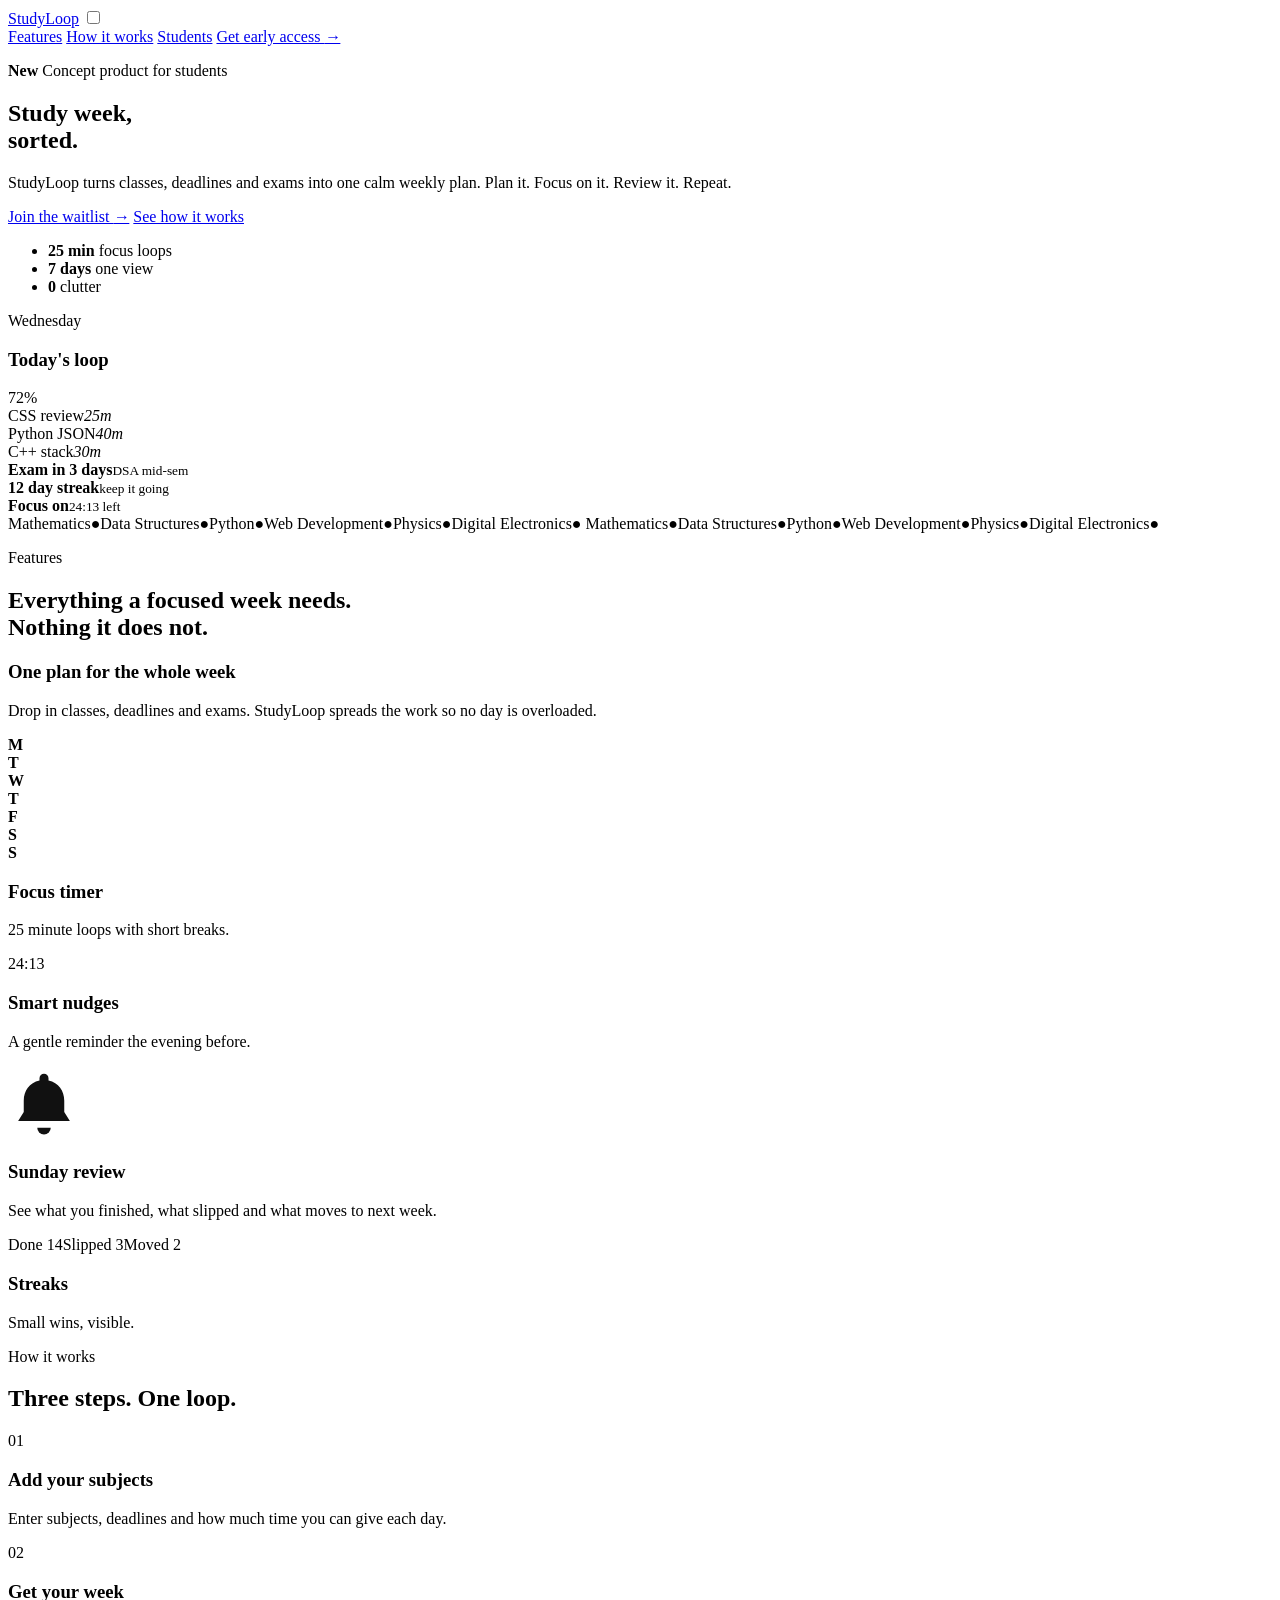
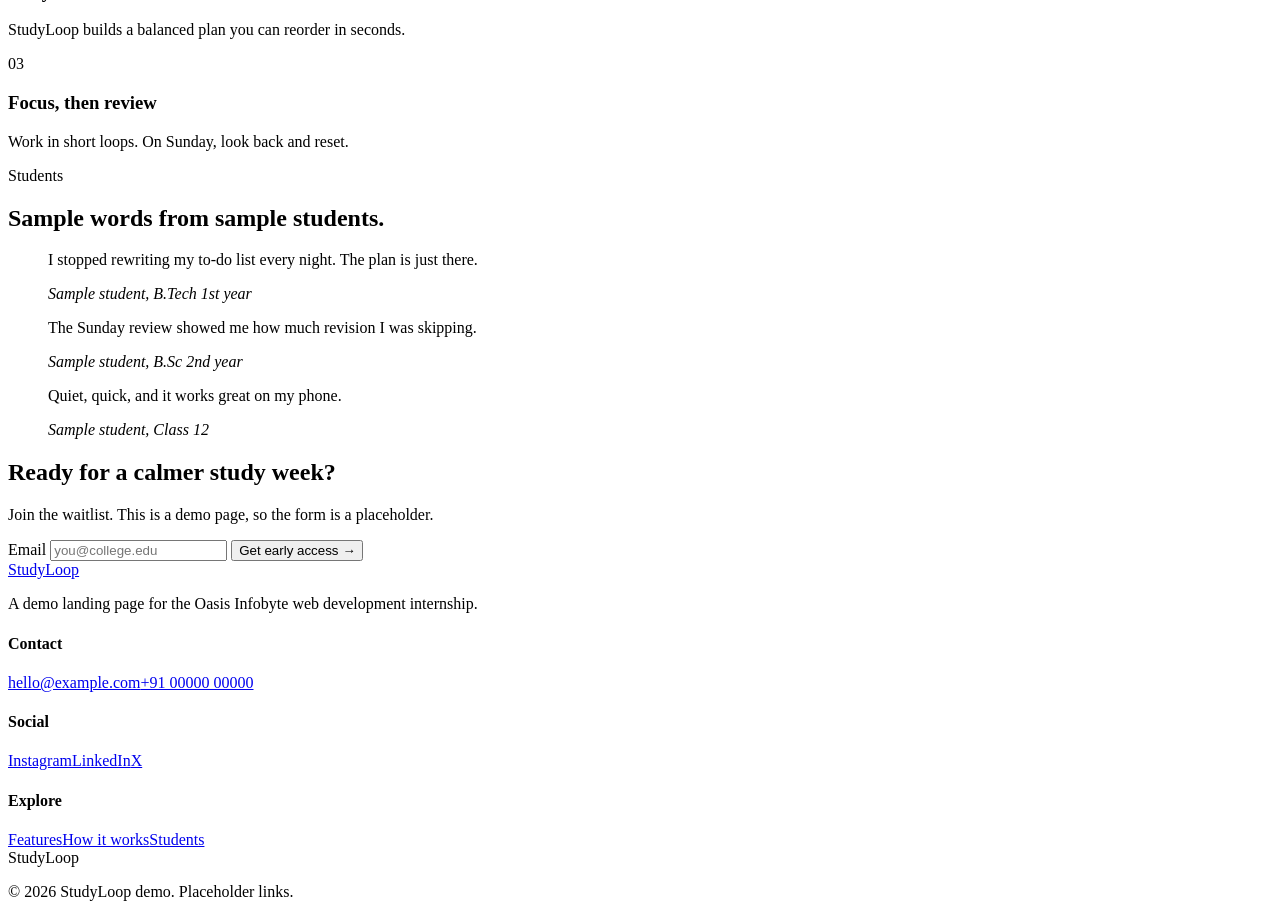
==== WebDev-L1-LandingPage/index.html @ babb8143 "Rename 1-index.html to index.html" ====
<!DOCTYPE html>
<html lang="en">
<head>
<meta charset="UTF-8">
<meta name="viewport" content="width=device-width, initial-scale=1">
<title>StudyLoop - Study week, sorted.</title>
<meta name="description" content="StudyLoop is a weekly study planner concept for students: plan, focus and review in one loop. Demo landing page built with HTML and CSS only.">
<link rel="icon" href="data:image/svg+xml,<svg xmlns='http://www.w3.org/2000/svg' viewBox='0 0 100 100'><rect width='100' height='100' rx='28' fill='%23111'/><circle cx='50' cy='50' r='24' fill='none' stroke='%23c6ff3d' stroke-width='12'/></svg>">
<link rel="preconnect" href="https://fonts.googleapis.com">
<link rel="preconnect" href="https://fonts.gstatic.com" crossorigin>
<link href="https://fonts.googleapis.com/css2?family=Bricolage+Grotesque:opsz,wght@12..96,500;12..96,700;12..96,800&family=Inter:wght@400;500;600&display=swap" rel="stylesheet">
<link rel="stylesheet" href="style.css">
</head>
<body>

<header class="nav">
  <a class="brand" href="#top"><span class="ring"></span>StudyLoop</a>
  <input type="checkbox" id="menu" class="menu-toggle" aria-label="Toggle menu">
  <label for="menu" class="burger" aria-hidden="true"><span></span><span></span></label>
  <nav class="links">
    <a href="#features">Features</a>
    <a href="#how">How it works</a>
    <a href="#voices">Students</a>
    <a class="pill-btn" href="#cta">Get early access <i>&rarr;</i></a>
  </nav>
</header>

<main id="top">
  <!-- HERO -->
  <section class="hero">
    <div class="aurora" aria-hidden="true"><span></span><span></span><span></span></div>
    <div class="hero-copy">
      <p class="eyebrow"><b>New</b> Concept product for students</p>
      <h1>Study week,<br><span class="mark">sorted.</span></h1>
      <p class="lead">StudyLoop turns classes, deadlines and exams into one calm weekly plan. Plan it. Focus on it. Review it. Repeat.</p>
      <div class="cta-row">
        <a class="btn btn-lime" href="#cta">Join the waitlist <i>&rarr;</i></a>
        <a class="btn btn-line" href="#how">See how it works</a>
      </div>
      <ul class="trust">
        <li><b>25 min</b> focus loops</li>
        <li><b>7 days</b> one view</li>
        <li><b>0</b> clutter</li>
      </ul>
    </div>

    <div class="stage" aria-hidden="true">
      <div class="phone">
        <div class="screen">
          <div class="notch"></div>
          <p class="s-day">Wednesday</p>
          <h3 class="s-title">Today's loop</h3>
          <div class="s-ring"><span>72%</span></div>
          <div class="s-task t1"><i></i>CSS review<em>25m</em></div>
          <div class="s-task t2"><i></i>Python JSON<em>40m</em></div>
          <div class="s-task t3"><i></i>C++ stack<em>30m</em></div>
        </div>
      </div>
      <div class="float f1"><b>Exam in 3 days</b><small>DSA mid-sem</small></div>
      <div class="float f2"><b>12 day streak</b><small>keep it going</small></div>
      <div class="float f3"><b>Focus on</b><small>24:13 left</small></div>
    </div>
  </section>

  <!-- MARQUEE -->
  <section class="marquee" aria-label="Subjects students plan">
    <div class="track">
      <span>Mathematics</span><span>&#9679;</span><span>Data Structures</span><span>&#9679;</span><span>Python</span><span>&#9679;</span><span>Web Development</span><span>&#9679;</span><span>Physics</span><span>&#9679;</span><span>Digital Electronics</span><span>&#9679;</span>
      <span>Mathematics</span><span>&#9679;</span><span>Data Structures</span><span>&#9679;</span><span>Python</span><span>&#9679;</span><span>Web Development</span><span>&#9679;</span><span>Physics</span><span>&#9679;</span><span>Digital Electronics</span><span>&#9679;</span>
    </div>
  </section>

  <!-- FEATURES -->
  <section id="features" class="section">
    <p class="kicker">Features</p>
    <h2 class="h2">Everything a focused week needs.<br><span class="soft">Nothing it does not.</span></h2>

    <div class="bento">
      <article class="cell c-plan reveal">
        <h3>One plan for the whole week</h3>
        <p>Drop in classes, deadlines and exams. StudyLoop spreads the work so no day is overloaded.</p>
        <div class="week" aria-hidden="true">
          <div><b>M</b><i style="--h:70%"></i></div><div><b>T</b><i style="--h:45%"></i></div><div><b>W</b><i style="--h:90%"></i></div><div><b>T</b><i style="--h:55%"></i></div><div><b>F</b><i style="--h:35%"></i></div><div><b>S</b><i style="--h:60%"></i></div><div><b>S</b><i style="--h:20%"></i></div>
        </div>
      </article>
      <article class="cell c-focus reveal">
        <h3>Focus timer</h3>
        <p>25 minute loops with short breaks.</p>
        <div class="dial" aria-hidden="true"><span>24:13</span></div>
      </article>
      <article class="cell c-remind reveal">
        <h3>Smart nudges</h3>
        <p>A gentle reminder the evening before.</p>
        <svg class="bell" viewBox="0 0 64 64" width="72" height="72" aria-hidden="true"><path d="M32 6a4 4 0 0 1 4 4v2c9 2 14 9 14 18v10l5 8H9l5-8V30c0-9 5-16 14-18v-2a4 4 0 0 1 4-4z" fill="#111"/><path d="M26 54a6 6 0 0 0 12 0z" fill="#111"/></svg>
      </article>
      <article class="cell c-review reveal">
        <h3>Sunday review</h3>
        <p>See what you finished, what slipped and what moves to next week.</p>
        <div class="checks" aria-hidden="true"><span class="ok">Done 14</span><span class="no">Slipped 3</span><span class="mv">Moved 2</span></div>
      </article>
      <article class="cell c-streak reveal">
        <h3>Streaks</h3>
        <p>Small wins, visible.</p>
        <div class="dots" aria-hidden="true"><i class="on"></i><i class="on"></i><i class="on"></i><i class="on"></i><i class="on"></i><i></i><i></i></div>
      </article>
    </div>
  </section>

  <!-- HOW -->
  <section id="how" class="section how">
    <p class="kicker">How it works</p>
    <h2 class="h2">Three steps. One loop.</h2>
    <div class="stack">
      <article class="step s1"><span class="num">01</span><div><h3>Add your subjects</h3><p>Enter subjects, deadlines and how much time you can give each day.</p></div></article>
      <article class="step s2"><span class="num">02</span><div><h3>Get your week</h3><p>StudyLoop builds a balanced plan you can reorder in seconds.</p></div></article>
      <article class="step s3"><span class="num">03</span><div><h3>Focus, then review</h3><p>Work in short loops. On Sunday, look back and reset.</p></div></article>
    </div>
  </section>

  <!-- VOICES -->
  <section id="voices" class="section">
    <p class="kicker">Students</p>
    <h2 class="h2">Sample words from sample students.</h2>
    <div class="voices">
      <blockquote class="q q1"><p>I stopped rewriting my to-do list every night. The plan is just there.</p><cite>Sample student, B.Tech 1st year</cite></blockquote>
      <blockquote class="q q2"><p>The Sunday review showed me how much revision I was skipping.</p><cite>Sample student, B.Sc 2nd year</cite></blockquote>
      <blockquote class="q q3"><p>Quiet, quick, and it works great on my phone.</p><cite>Sample student, Class 12</cite></blockquote>
    </div>
  </section>

  <!-- CTA -->
  <section id="cta" class="cta">
    <div class="cta-inner">
      <h2>Ready for a calmer study week?</h2>
      <p>Join the waitlist. This is a demo page, so the form is a placeholder.</p>
      <form class="join" action="mailto:hello@example.com" method="post" enctype="text/plain">
        <label class="sr" for="em">Email</label>
        <input id="em" type="email" name="email" placeholder="you@college.edu">
        <button class="btn btn-lime" type="submit">Get early access <i>&rarr;</i></button>
      </form>
    </div>
  </section>
</main>

<footer class="footer">
  <div class="foot-grid">
    <div class="foot-brand"><a class="brand" href="#top"><span class="ring"></span>StudyLoop</a><p>A demo landing page for the Oasis Infobyte web development internship.</p></div>
    <div><h4>Contact</h4><a href="mailto:hello@example.com">hello@example.com</a><a href="tel:+910000000000">+91 00000 00000</a></div>
    <div><h4>Social</h4><a href="#">Instagram</a><a href="#">LinkedIn</a><a href="#">X</a></div>
    <div><h4>Explore</h4><a href="#features">Features</a><a href="#how">How it works</a><a href="#voices">Students</a></div>
  </div>
  <div class="wordmark" aria-hidden="true">StudyLoop</div>
  <p class="copy">&copy; 2026 StudyLoop demo. Placeholder links.</p>
</footer>
</body>
</html>
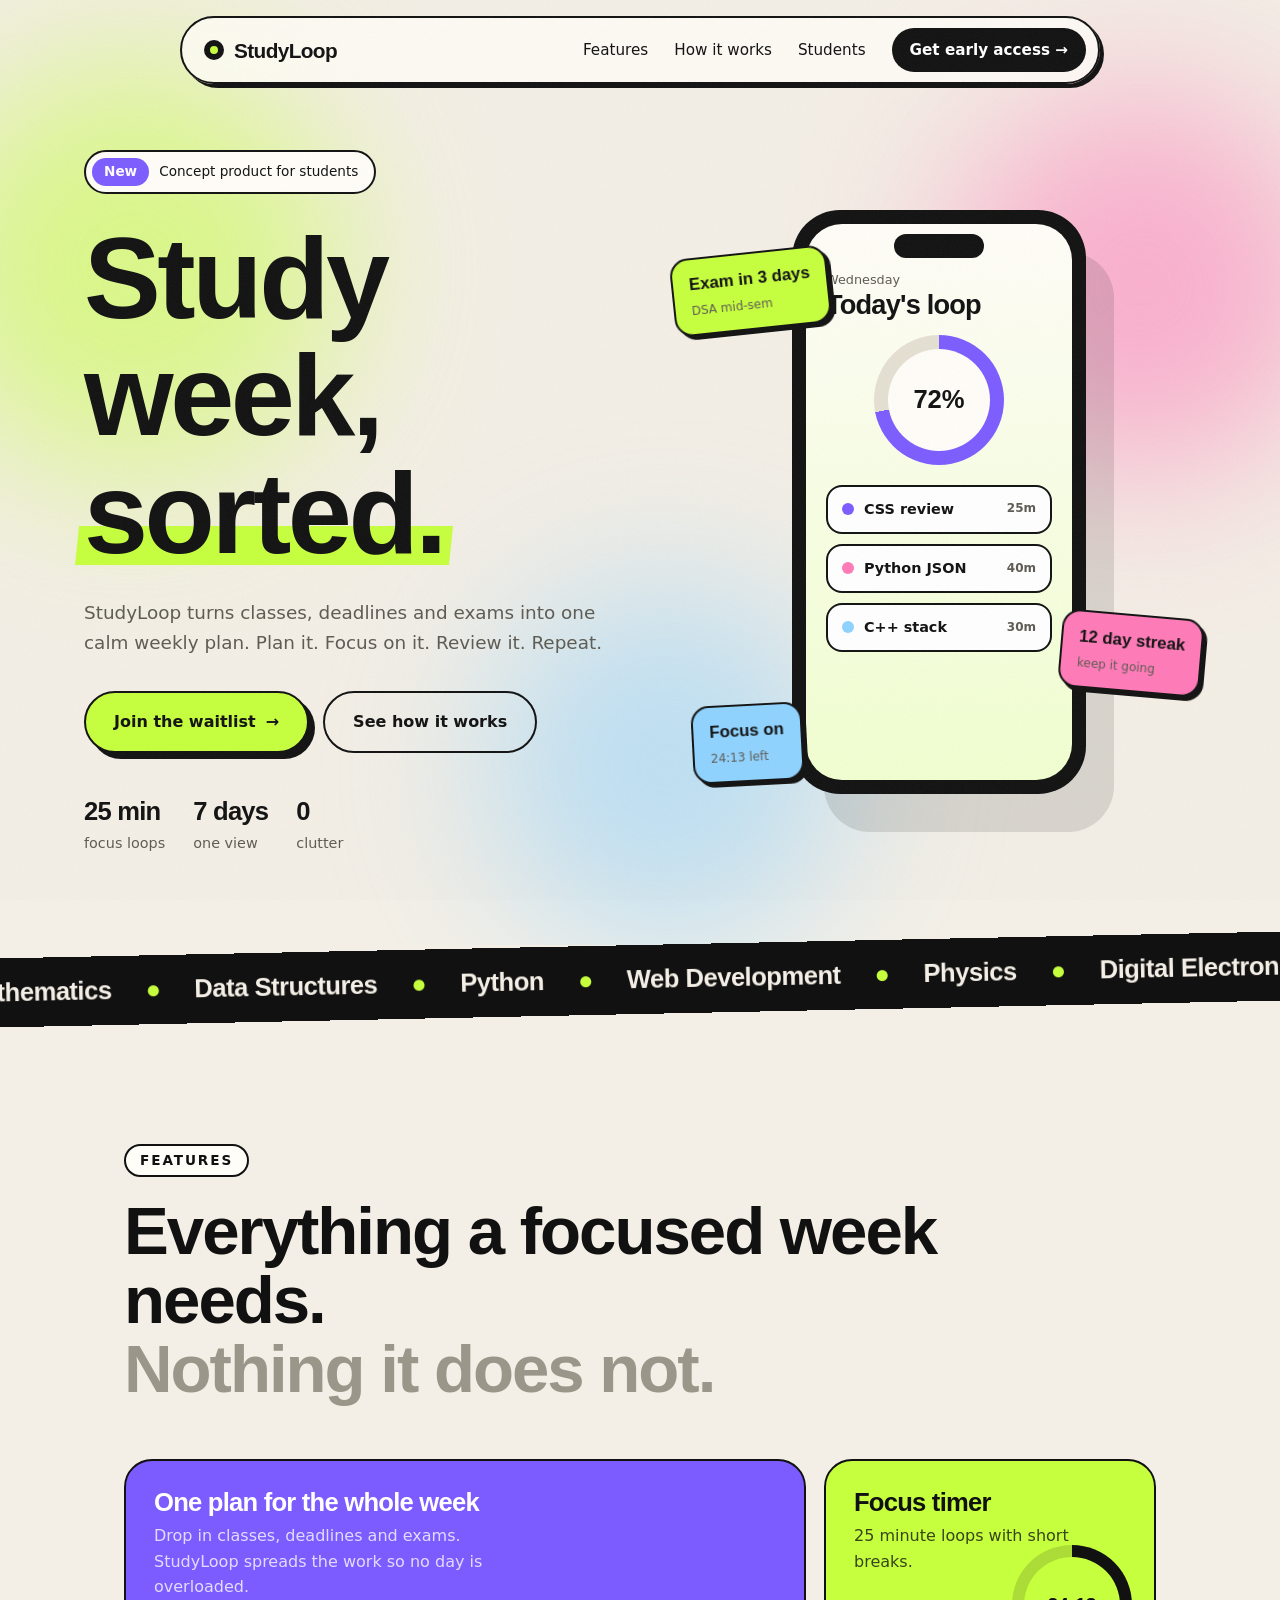
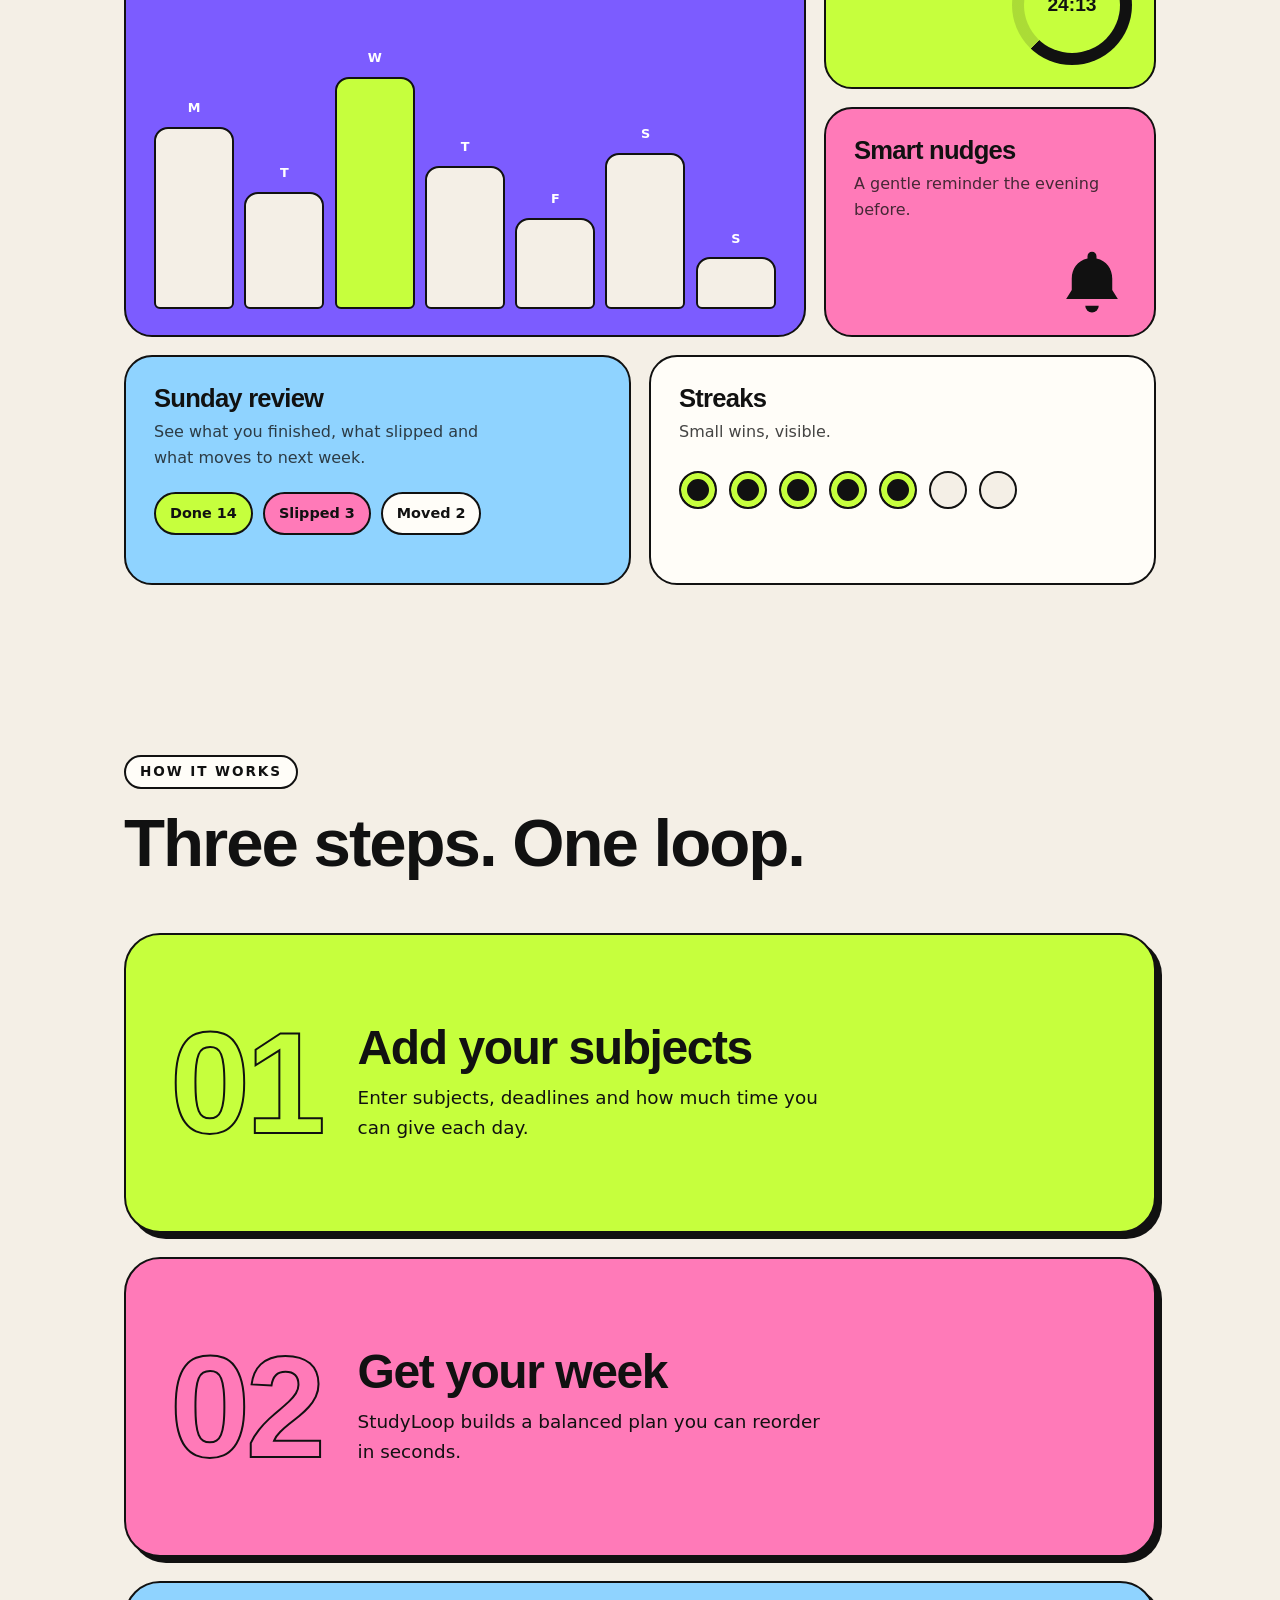
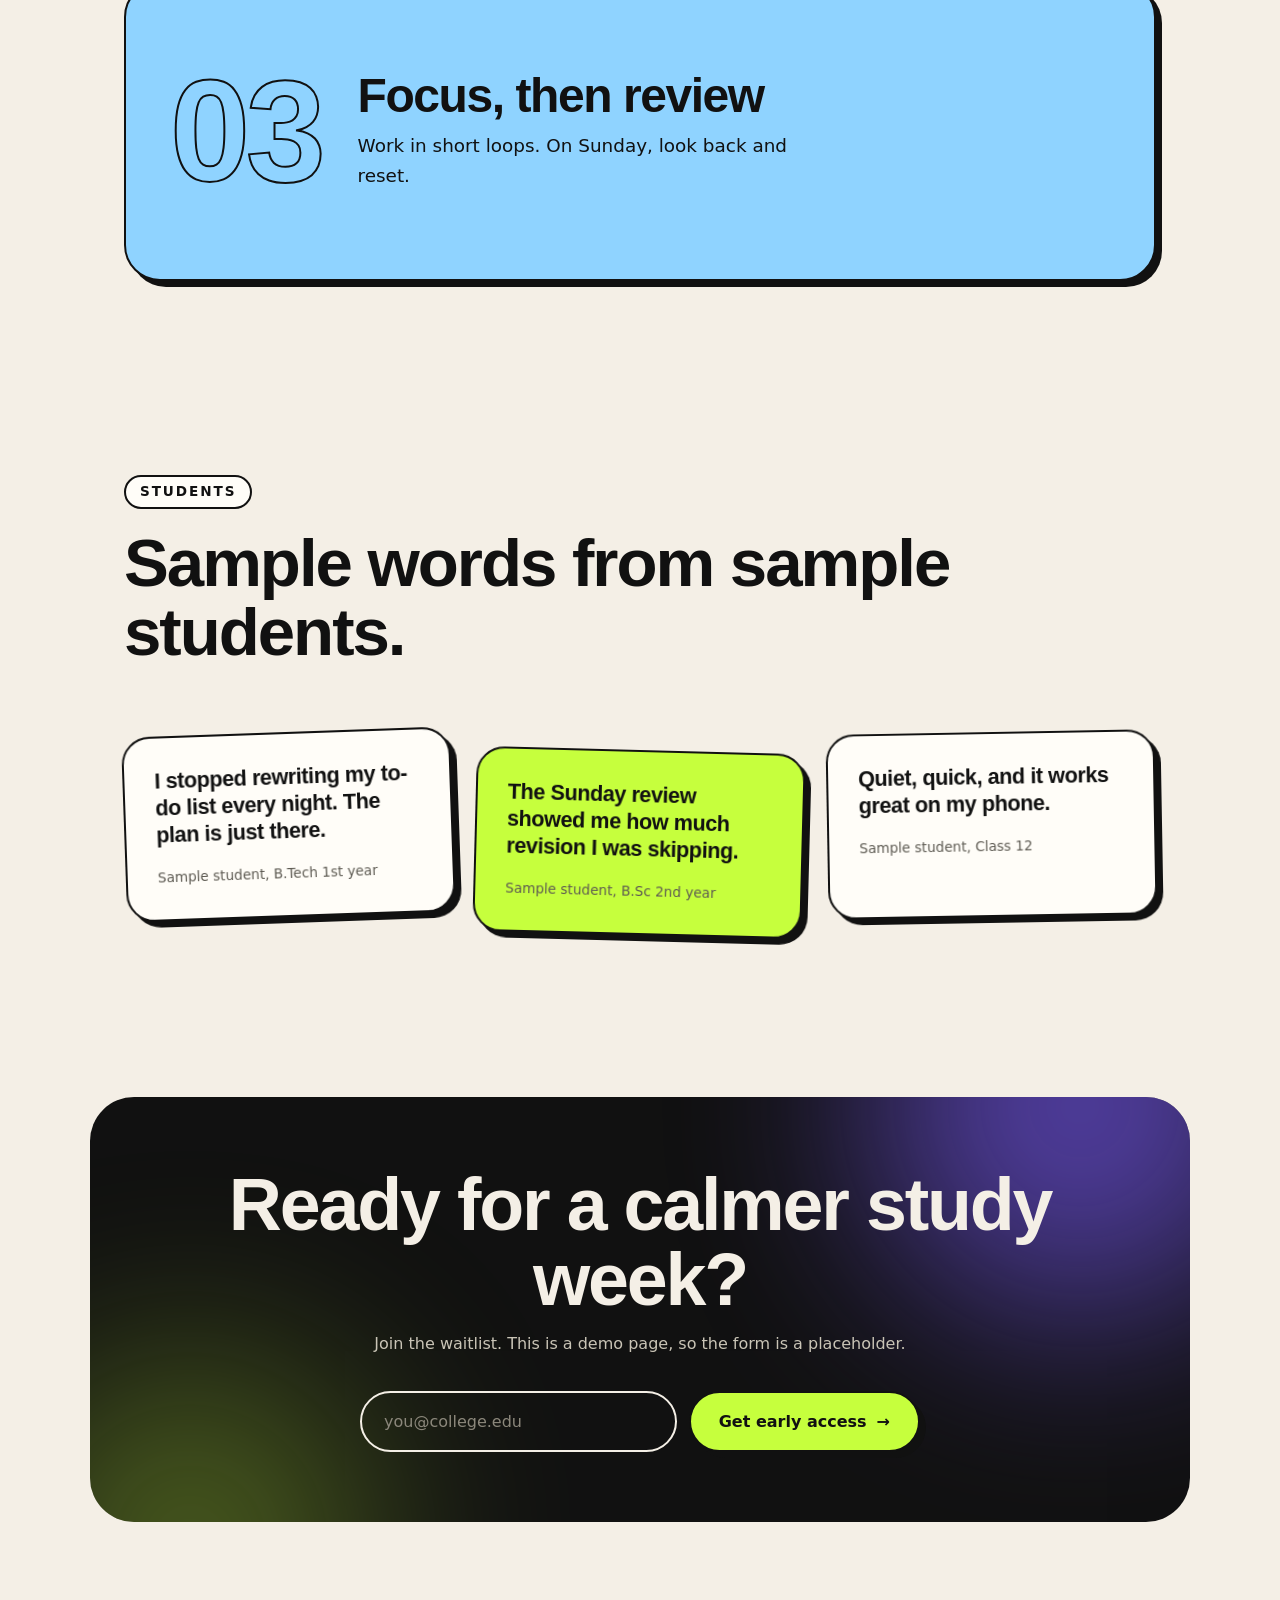
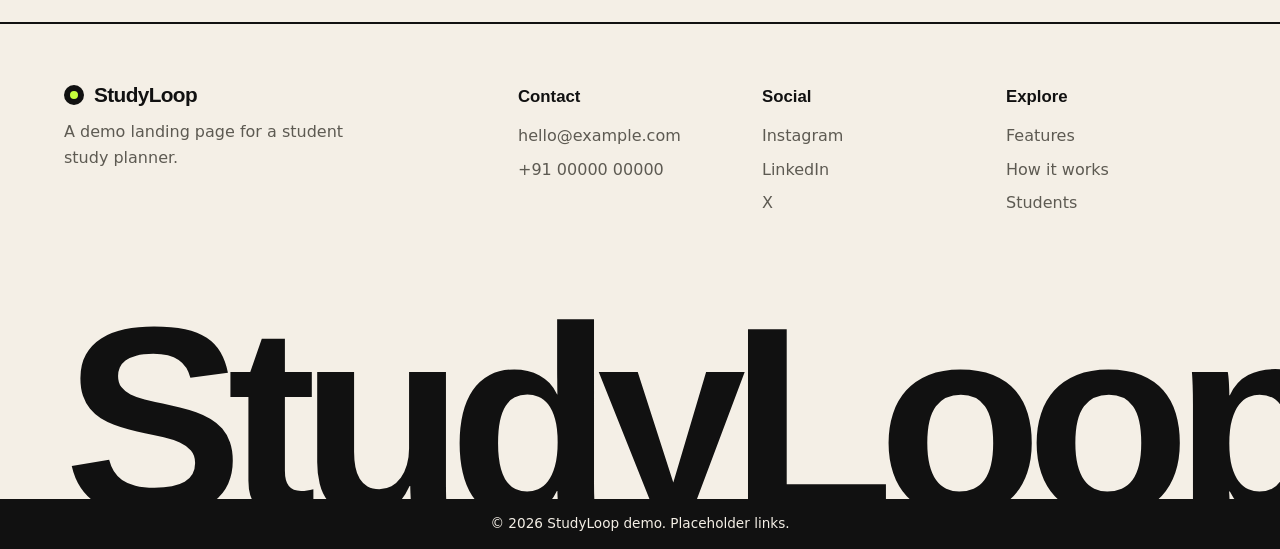
==== commit 2054d31b: "Update footer description for landing page" ====
--- a/WebDev-L1-LandingPage/index.html
+++ b/WebDev-L1-LandingPage/index.html
@@ -144,7 +144,7 @@
 
 <footer class="footer">
   <div class="foot-grid">
-    <div class="foot-brand"><a class="brand" href="#top"><span class="ring"></span>StudyLoop</a><p>A demo landing page for the Oasis Infobyte web development internship.</p></div>
+    <div class="foot-brand"><a class="brand" href="#top"><span class="ring"></span>StudyLoop</a><p>A demo landing page for a student study planner.</p></div>
     <div><h4>Contact</h4><a href="mailto:hello@example.com">hello@example.com</a><a href="tel:+910000000000">+91 00000 00000</a></div>
     <div><h4>Social</h4><a href="#">Instagram</a><a href="#">LinkedIn</a><a href="#">X</a></div>
     <div><h4>Explore</h4><a href="#features">Features</a><a href="#how">How it works</a><a href="#voices">Students</a></div>
--- a/WebDev-L1-LandingPage/style.css
+++ b/WebDev-L1-LandingPage/style.css
@@ -0,0 +1,200 @@
+*,*::before,*::after{box-sizing:border-box;margin:0;padding:0}
+:root{
+  --cream:#f4efe6;--ink:#111111;--lime:#c6ff3d;--violet:#7c5cff;--pink:#ff7ab8;--sky:#8fd3ff;--card:#fffdf8;--muted:#5d5a52;
+  --r:28px;--shadow:6px 6px 0 var(--ink);
+}
+html{scroll-behavior:smooth;scroll-padding-top:90px;overflow-x:clip}
+body{font-family:Inter,system-ui,sans-serif;background:var(--cream);color:var(--ink);line-height:1.6;overflow-x:clip}
+body::before{content:"";position:fixed;inset:0;pointer-events:none;z-index:100;opacity:.06;background-image:url("data:image/svg+xml,%3Csvg xmlns='http://www.w3.org/2000/svg' width='160' height='160'%3E%3Cfilter id='n'%3E%3CfeTurbulence type='fractalNoise' baseFrequency='.9' numOctaves='2'/%3E%3C/filter%3E%3Crect width='100%25' height='100%25' filter='url(%23n)'/%3E%3C/svg%3E")}
+h1,h2,h3,.brand,.wordmark,.num{font-family:"Bricolage Grotesque",Inter,sans-serif;line-height:1.02;letter-spacing:-.03em}
+a{color:inherit;text-decoration:none}
+.sr{position:absolute;width:1px;height:1px;overflow:hidden;clip:rect(0 0 0 0)}
+
+/* NAV (floating pill) */
+.nav{position:fixed;top:16px;left:50%;transform:translateX(-50%);z-index:50;width:min(920px,calc(100% - 28px));display:flex;align-items:center;justify-content:space-between;padding:10px 12px 10px 22px;background:rgba(255,253,248,.8);backdrop-filter:blur(14px);-webkit-backdrop-filter:blur(14px);border:2px solid var(--ink);border-radius:999px;box-shadow:4px 4px 0 var(--ink)}
+.brand{display:flex;align-items:center;gap:10px;font-weight:800;font-size:1.3rem}
+.ring{width:20px;height:20px;border-radius:50%;border:6px solid var(--ink);background:var(--lime);display:inline-block}
+.links{display:flex;align-items:center;gap:26px;font-weight:500;font-size:.95rem}
+.links a:not(.pill-btn){position:relative}
+.links a:not(.pill-btn)::after{content:"";position:absolute;left:0;right:0;bottom:-3px;height:2px;background:var(--ink);transform:scaleX(0);transform-origin:left;transition:transform .25s}
+.links a:not(.pill-btn):hover::after{transform:scaleX(1)}
+.pill-btn{background:var(--ink);color:#fff;padding:10px 18px;border-radius:999px;font-weight:600;transition:background .2s,color .2s}
+.pill-btn:hover{background:var(--lime);color:var(--ink)}
+.pill-btn i,.btn i{font-style:normal;display:inline-block;transition:transform .25s}
+.pill-btn:hover i,.btn:hover i{transform:translateX(4px)}
+.menu-toggle,.burger{display:none}
+
+/* HERO */
+.hero{position:relative;display:grid;grid-template-columns:1.05fr .95fr;align-items:center;gap:30px;max-width:1240px;margin:0 auto;padding:150px 5vw 90px;min-height:100vh}
+.aurora{position:absolute;top:0;bottom:0;left:50%;width:100vw;margin-left:-50vw;z-index:-1;overflow:hidden}
+.aurora span{position:absolute;border-radius:50%;filter:blur(80px);opacity:.55;animation:drift 14s ease-in-out infinite alternate}
+.aurora span:nth-child(1){width:420px;height:420px;background:var(--lime);top:6%;left:-6%}
+.aurora span:nth-child(2){width:380px;height:380px;background:var(--pink);top:10%;right:-4%;animation-delay:-4s}
+.aurora span:nth-child(3){width:360px;height:360px;background:var(--sky);bottom:0;left:38%;animation-delay:-8s}
+@keyframes drift{to{transform:translate(40px,-30px) scale(1.15)}}
+.eyebrow{display:inline-flex;gap:10px;align-items:center;font-size:.85rem;font-weight:500;background:var(--card);border:2px solid var(--ink);border-radius:999px;padding:6px 16px 6px 6px;margin-bottom:26px}
+.eyebrow b{background:var(--violet);color:#fff;border-radius:999px;padding:3px 12px;font-weight:600}
+.hero h1{font-size:clamp(3.2rem,9vw,7.2rem);font-weight:800;margin-bottom:26px}
+.mark{position:relative;display:inline-block;z-index:0}
+.mark::after{content:"";position:absolute;left:-2%;right:-2%;bottom:6%;height:.34em;background:var(--lime);z-index:-1;transform:skew(-6deg) scaleX(0);transform-origin:left;animation:draw .9s .5s cubic-bezier(.2,.8,.2,1) forwards}
+@keyframes draw{to{transform:skew(-6deg) scaleX(1)}}
+.lead{max-width:520px;font-size:1.15rem;color:var(--muted);margin-bottom:34px}
+.cta-row{display:flex;gap:14px;flex-wrap:wrap;margin-bottom:38px}
+.btn{display:inline-flex;align-items:center;gap:10px;font-weight:700;font-size:1rem;padding:16px 28px;border-radius:999px;border:2px solid var(--ink);transition:transform .2s,box-shadow .2s;cursor:pointer;font-family:inherit}
+.btn-lime{background:var(--lime);color:var(--ink);box-shadow:var(--shadow)}
+.btn-lime:hover{transform:translate(-2px,-2px);box-shadow:8px 8px 0 var(--ink)}
+.btn-lime:active{transform:translate(4px,4px);box-shadow:2px 2px 0 var(--ink)}
+.btn-line{background:transparent}
+.btn-line:hover{background:var(--ink);color:#fff}
+.trust{display:flex;gap:28px;list-style:none;flex-wrap:wrap;font-size:.9rem;color:var(--muted)}
+.trust b{display:block;font-family:"Bricolage Grotesque",sans-serif;font-size:1.6rem;color:var(--ink);letter-spacing:-.03em}
+
+/* 3D phone */
+.stage{position:relative;height:620px;perspective:1400px;display:grid;place-items:center}
+.phone{position:relative;width:290px;height:580px;border-radius:46px;background:var(--ink);padding:12px;transform-style:preserve-3d;animation:spin 9s ease-in-out infinite alternate;box-shadow:30px 40px 0 rgba(17,17,17,.12),0 0 0 2px var(--ink)}
+@keyframes spin{from{transform:rotateY(-24deg) rotateX(8deg) rotateZ(-2deg)}to{transform:rotateY(18deg) rotateX(-4deg) rotateZ(2deg)}}
+.screen{position:relative;height:100%;border-radius:36px;background:linear-gradient(180deg,#fffdf8,#f1ffd0);padding:46px 20px 20px;overflow:hidden}
+.notch{position:absolute;top:10px;left:50%;transform:translateX(-50%);width:90px;height:24px;border-radius:20px;background:var(--ink)}
+.s-day{font-size:.8rem;color:var(--muted)}
+.s-title{font-size:1.7rem;font-weight:800;margin-bottom:16px}
+.s-ring{width:130px;height:130px;margin:0 auto 20px;border-radius:50%;background:conic-gradient(var(--violet) 0 72%,#e5e0d2 0);display:grid;place-items:center;position:relative}
+.s-ring::before{content:"";position:absolute;inset:14px;border-radius:50%;background:var(--card)}
+.s-ring span{position:relative;font:800 1.6rem "Bricolage Grotesque",sans-serif}
+.s-task{display:flex;align-items:center;gap:10px;background:#fff;border:2px solid var(--ink);border-radius:16px;padding:11px 14px;margin-bottom:10px;font-weight:600;font-size:.9rem}
+.s-task i{width:12px;height:12px;border-radius:50%;background:var(--violet)}
+.s-task.t2 i{background:var(--pink)}.s-task.t3 i{background:var(--sky)}
+.s-task em{margin-left:auto;font-style:normal;font-size:.75rem;color:var(--muted)}
+.float{position:absolute;background:var(--card);border:2px solid var(--ink);border-radius:18px;padding:12px 16px;box-shadow:4px 4px 0 var(--ink);animation:bob 5s ease-in-out infinite;font-size:.9rem}
+.float b{display:block;font-family:"Bricolage Grotesque",sans-serif;font-size:1.05rem}
+.float small{color:var(--muted)}
+.f1{top:60px;left:-10px;background:var(--lime);transform:rotate(-6deg)}
+.f2{bottom:120px;right:-6px;background:var(--pink);transform:rotate(5deg);animation-delay:-2s}
+.f3{bottom:30px;left:10px;background:var(--sky);transform:rotate(-3deg);animation-delay:-3.5s}
+@keyframes bob{50%{translate:0 -14px}}
+
+/* MARQUEE */
+.marquee{overflow:hidden;background:var(--ink);color:var(--cream);border-block:2px solid var(--ink);transform:rotate(-1.2deg);margin:0 -3vw;padding:18px 0}
+.track{display:flex;gap:34px;width:max-content;font:700 1.6rem "Bricolage Grotesque",sans-serif;letter-spacing:-.02em;animation:scroll 28s linear infinite}
+.track span:nth-child(even){color:var(--lime)}
+@keyframes scroll{to{transform:translateX(-50%)}}
+
+/* SECTIONS */
+.section{max-width:1160px;margin:0 auto;padding:130px 5vw 40px}
+.kicker{display:inline-block;font-weight:600;font-size:.85rem;text-transform:uppercase;letter-spacing:.14em;border:2px solid var(--ink);border-radius:999px;padding:4px 14px;margin-bottom:20px;background:var(--card)}
+.h2{font-size:clamp(2.2rem,5.4vw,4.2rem);font-weight:800;margin-bottom:56px;max-width:900px}
+.soft{color:#9b968a}
+
+/* BENTO */
+.bento{display:grid;grid-template-columns:repeat(6,1fr);grid-auto-rows:minmax(230px,auto);gap:18px}
+.cell{position:relative;overflow:hidden;border:2px solid var(--ink);border-radius:var(--r);padding:28px;background:var(--card);transition:transform .3s cubic-bezier(.2,.8,.2,1),box-shadow .3s}
+.cell:hover{transform:translate(-3px,-3px) rotate(-.4deg);box-shadow:var(--shadow)}
+.cell h3{font-size:1.6rem;font-weight:800;margin-bottom:8px}
+.cell p{color:inherit;opacity:.78;max-width:34ch}
+.c-plan{grid-column:span 4;grid-row:span 2;background:var(--violet);color:#fff}
+.c-focus{grid-column:span 2;background:var(--lime)}
+.c-remind{grid-column:span 2;background:var(--pink)}
+.c-review{grid-column:span 3;background:var(--sky)}
+.c-streak{grid-column:span 3;background:var(--card)}
+.week{position:absolute;left:28px;right:28px;bottom:26px;height:55%;display:grid;grid-template-columns:repeat(7,1fr);gap:10px;align-items:end}
+.week div{display:flex;flex-direction:column;justify-content:flex-end;align-items:center;gap:8px;height:100%}
+.week b{font-size:.8rem}
+.week i{width:100%;height:var(--h);border-radius:14px 14px 6px 6px;background:var(--cream);border:2px solid var(--ink);transform-origin:bottom;animation:grow 1.2s cubic-bezier(.2,.8,.2,1) both}
+.week div:nth-child(3) i{background:var(--lime)}
+@keyframes grow{from{transform:scaleY(.05)}}
+.dial{position:absolute;right:22px;bottom:22px;width:120px;height:120px;border-radius:50%;background:conic-gradient(var(--ink) 0 62%,rgba(17,17,17,.15) 0);display:grid;place-items:center;animation:turn 12s linear infinite}
+.dial::before{content:"";position:absolute;inset:12px;border-radius:50%;background:var(--lime)}
+.dial span{position:relative;font:800 1.2rem "Bricolage Grotesque",sans-serif;animation:turn 12s linear infinite reverse}
+@keyframes turn{to{transform:rotate(360deg)}}
+.bell{position:absolute;right:26px;bottom:18px;font-size:3.6rem;transform-origin:50% 0;animation:ring 3.4s ease-in-out infinite}
+@keyframes ring{0%,60%,100%{transform:rotate(0)}65%{transform:rotate(16deg)}70%{transform:rotate(-14deg)}75%{transform:rotate(10deg)}80%{transform:rotate(-6deg)}}
+.checks{display:flex;gap:10px;flex-wrap:wrap;margin-top:22px}
+.checks span{font-weight:600;font-size:.9rem;padding:8px 14px;border:2px solid var(--ink);border-radius:999px;background:var(--card)}
+.checks .ok{background:var(--lime)}.checks .no{background:var(--pink)}
+.dots{display:flex;gap:12px;margin-top:26px}
+.dots i{width:38px;height:38px;border-radius:50%;border:2px solid var(--ink);background:var(--cream)}
+.dots i.on{background:var(--ink);box-shadow:inset 0 0 0 6px var(--lime)}
+
+/* HOW (sticky stack) */
+.stack{display:grid;gap:0}
+.step{position:sticky;top:110px;display:flex;align-items:center;gap:36px;min-height:300px;padding:44px;border:2px solid var(--ink);border-radius:36px;margin-bottom:24px;box-shadow:var(--shadow)}
+.s1{background:var(--lime)}.s2{background:var(--pink);top:130px}.s3{background:var(--sky);top:150px}
+.num{font-size:clamp(4rem,12vw,9rem);font-weight:800;-webkit-text-stroke:2px var(--ink);color:transparent;line-height:.9}
+.step h3{font-size:clamp(1.8rem,4vw,3rem);font-weight:800;margin-bottom:10px}
+.step p{font-size:1.15rem;max-width:40ch}
+
+/* VOICES */
+.voices{display:grid;grid-template-columns:repeat(3,1fr);gap:22px;padding-top:10px}
+.q{background:var(--card);border:2px solid var(--ink);border-radius:var(--r);padding:30px;box-shadow:var(--shadow);transition:transform .3s}
+.q1{transform:rotate(-2deg)}.q2{transform:rotate(1.5deg) translateY(18px);background:var(--lime)}.q3{transform:rotate(-1deg)}
+.q:hover{transform:rotate(0) translateY(-6px)}
+.q p{font:700 1.35rem/1.25 "Bricolage Grotesque",sans-serif;letter-spacing:-.02em}
+.q cite{display:block;margin-top:18px;font-style:normal;font-size:.85rem;color:var(--muted)}
+
+/* CTA */
+.cta{padding:140px 4vw 60px}
+.cta-inner{position:relative;max-width:1100px;margin:0 auto;padding:70px 5vw;border-radius:44px;background:var(--ink);color:var(--cream);text-align:center;overflow:hidden}
+.cta-inner::before{content:"";position:absolute;width:420px;height:420px;border-radius:50%;background:var(--violet);filter:blur(100px);opacity:.6;top:-200px;right:-100px}
+.cta-inner::after{content:"";position:absolute;width:360px;height:360px;border-radius:50%;background:var(--lime);filter:blur(110px);opacity:.35;bottom:-200px;left:-80px}
+.cta-inner>*{position:relative;z-index:1}
+.cta h2{font-size:clamp(2.2rem,6vw,4.6rem);font-weight:800;margin-bottom:14px}
+.cta p{color:#c9c4b6;margin-bottom:34px}
+.join{display:flex;gap:12px;max-width:560px;margin:0 auto;flex-wrap:wrap;justify-content:center}
+.join input{flex:1 1 240px;min-width:0;font:inherit;padding:16px 22px;border-radius:999px;border:2px solid var(--cream);background:transparent;color:var(--cream);outline:none}
+.join input::placeholder{color:#8b877b}
+.join input:focus{border-color:var(--lime);box-shadow:0 0 0 4px rgba(198,255,61,.25)}
+
+/* FOOTER (wordmark) */
+.footer{position:relative;margin-top:40px;padding:60px 5vw 0;overflow:hidden;border-top:2px solid var(--ink)}
+.foot-grid{max-width:1160px;margin:0 auto;display:grid;grid-template-columns:2fr 1fr 1fr 1fr;gap:34px}
+.foot-brand p{margin-top:14px;color:var(--muted);max-width:32ch}
+.footer h4{font-family:"Bricolage Grotesque",sans-serif;margin-bottom:12px;font-size:1.05rem}
+.footer a:not(.brand){display:block;margin-bottom:8px;color:var(--muted);transition:color .2s,transform .2s}
+.footer a:not(.brand):hover{color:var(--ink);transform:translateX(4px)}
+.wordmark{font-weight:800;font-size:clamp(4rem,21vw,17rem);letter-spacing:-.06em;line-height:.8;text-align:center;margin-top:60px;color:var(--ink);white-space:nowrap;transform:translateY(14%)}
+.copy{position:relative;text-align:center;padding:14px 0;font-size:.85rem;color:var(--cream);background:var(--ink);margin:0 -5vw}
+
+/* scroll reveal (progressive enhancement) */
+@supports (animation-timeline:view()){
+  .reveal{animation:rise both linear;animation-timeline:view();animation-range:entry 0% cover 28%}
+  @keyframes rise{from{opacity:0;translate:0 50px;scale:.96}}
+}
+
+/* RESPONSIVE */
+@media (max-width:900px){
+  .hero{grid-template-columns:1fr;padding-top:130px;min-height:auto;gap:10px}
+  .stage{height:560px}
+  .bento{grid-template-columns:repeat(2,1fr)}
+  .c-plan{grid-column:span 2;grid-row:auto;min-height:420px}
+  .c-review,.c-streak{grid-column:span 2}
+  .voices{grid-template-columns:1fr}.q2{transform:rotate(1deg)}
+  .foot-grid{grid-template-columns:1fr 1fr}
+  .step{flex-direction:column;align-items:flex-start;gap:12px;padding:30px;min-height:0;position:relative;top:0!important}
+}
+@media (max-width:720px){
+  .burger{display:flex;flex-direction:column;gap:6px;cursor:pointer;padding:10px}
+  .burger span{width:26px;height:3px;border-radius:3px;background:var(--ink);transition:transform .25s}
+  .menu-toggle:checked~.burger span:first-child{transform:translateY(4.5px) rotate(45deg)}
+  .menu-toggle:checked~.burger span:last-child{transform:translateY(-4.5px) rotate(-45deg)}
+  .links{position:absolute;top:calc(100% + 12px);left:0;right:0;flex-direction:column;align-items:stretch;gap:14px;padding:22px;background:var(--card);border:2px solid var(--ink);border-radius:26px;box-shadow:4px 4px 0 var(--ink);display:none;text-align:center}
+  .menu-toggle:checked~.links{display:flex}
+  .pill-btn{text-align:center}
+  .bento{grid-template-columns:1fr}
+  .c-plan,.c-focus,.c-remind,.c-review,.c-streak{grid-column:auto}
+  .cell{min-height:240px}
+  .dots i{width:30px;height:30px}
+  .section{padding-top:90px}
+  .foot-grid{grid-template-columns:1fr}
+  .cta-inner{padding:52px 22px;border-radius:32px}
+  .stage{height:520px;transform:scale(.9)}
+}
+@media (prefers-reduced-motion:reduce){*,*::before,*::after{animation:none!important;transition:none!important}.mark::after{transform:skew(-6deg) scaleX(1)}}
+@media (max-width:900px){
+  .c-plan{min-height:0}
+  .week{position:relative;left:auto;right:auto;bottom:auto;height:200px;margin-top:26px}
+  .f1{top:-4px;left:0}
+}
+@media (max-width:720px){
+  .f2{right:0;bottom:90px}
+  .f3{left:0;bottom:6px}
+  .hero{padding-top:118px}
+}
